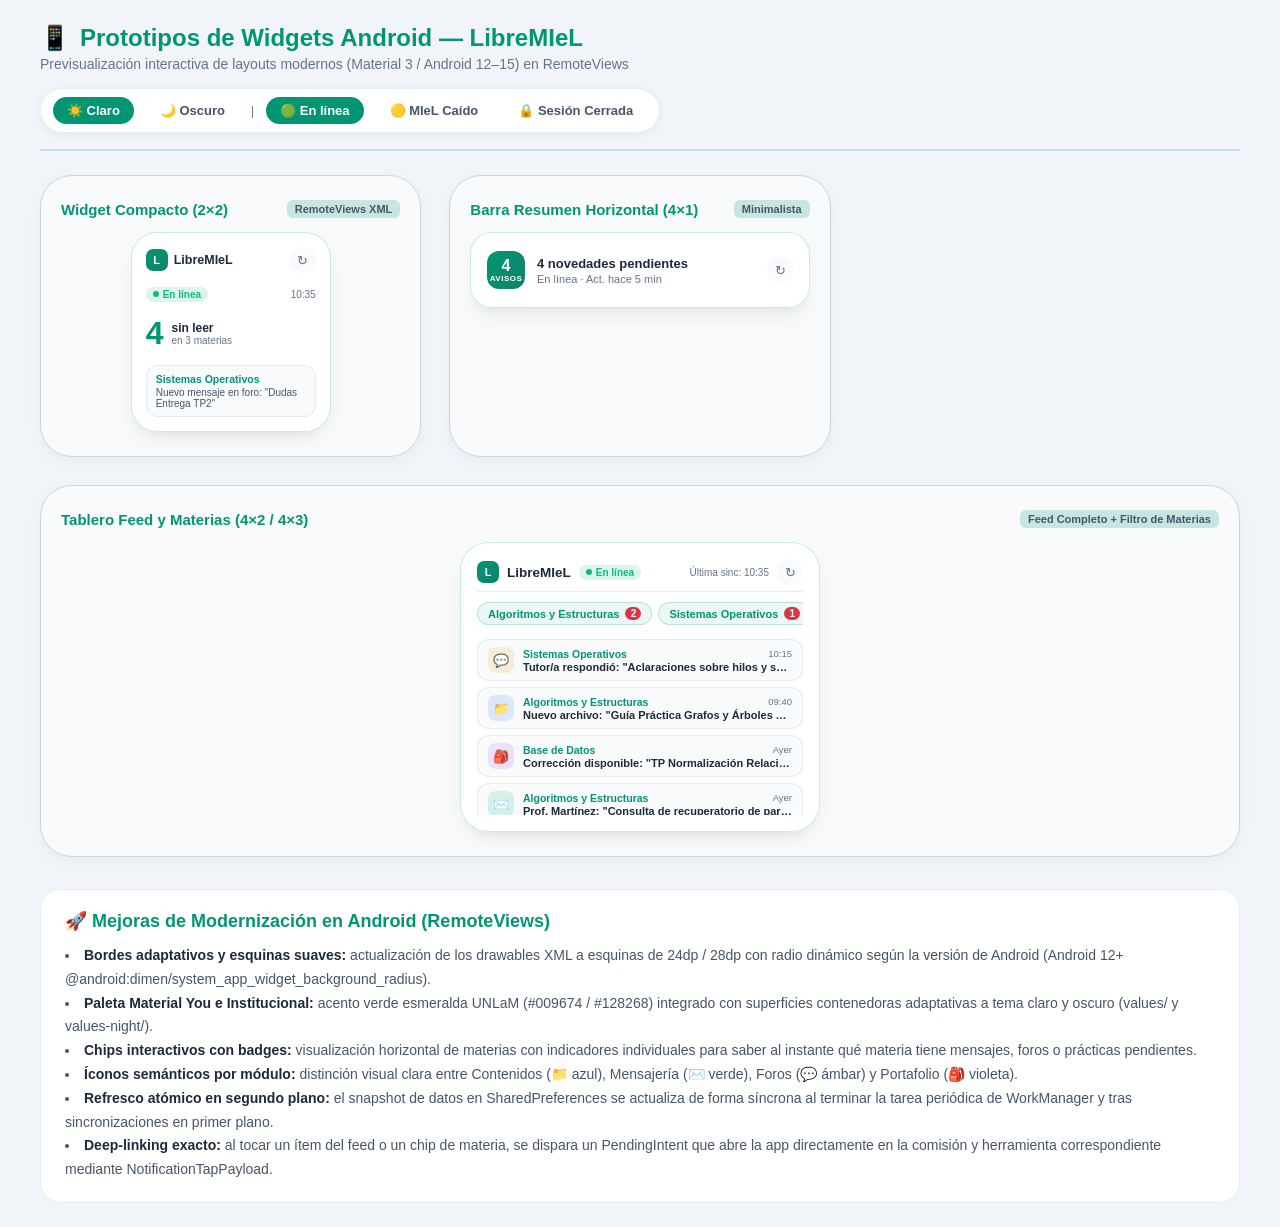
==== docs/prototypes/android_widgets.html @ df3be069 "feat(android): modernizar widgets según prototipo aprobado" ====
<!DOCTYPE html>
<html lang="es">
<head>
  <meta charset="UTF-8">
  <meta name="viewport" content="width=device-width, initial-scale=1.0">
  <title>Prototipos de Widgets Android — LibreMIeL</title>
  <style>
    :root {
      --font-family: -apple-system, BlinkMacSystemFont, "Segoe UI", Roboto, "Helvetica Neue", Arial, sans-serif;
      --miel-green: #009674;
      --miel-green-dark: #128268;
      --miel-green-light: #e6f6f2;
      --badge-red: #dc3545;
      --badge-red-bg: #fee2e2;
      --status-online: #10b981;
      --status-down: #f59e0b;
      --status-offline: #ef4444;

      /* Light Mode */
      --bg-canvas: #f1f5f9;
      --text-canvas: #0f172a;
      --card-bg: rgba(255, 255, 255, 0.95);
      --card-border: rgba(0, 150, 116, 0.2);
      --card-border-subtle: rgba(226, 232, 240, 0.8);
      --inner-card: #f8fafc;
      --inner-card-hover: #f1f5f9;
      --text-primary: #1e293b;
      --text-secondary: #475569;
      --text-muted: #64748b;
      --shadow-widget: 0 10px 25px -5px rgba(0, 0, 0, 0.08), 0 8px 10px -6px rgba(0, 0, 0, 0.04);
      --phone-bg: #f8fafc;
      --phone-border: #cbd5e1;
    }

    body.dark {
      --bg-canvas: #0b0f19;
      --text-canvas: #f8fafc;
      --card-bg: rgba(26, 38, 35, 0.95);
      --card-border: rgba(0, 150, 116, 0.35);
      --card-border-subtle: rgba(51, 65, 85, 0.6);
      --inner-card: #14201c;
      --inner-card-hover: #1c2e28;
      --text-primary: #f8fafc;
      --text-secondary: #cbd5e1;
      --text-muted: #94a3b8;
      --shadow-widget: 0 12px 30px -4px rgba(0, 0, 0, 0.45);
      --phone-bg: #0f172a;
      --phone-border: #334155;
    }

    * {
      box-sizing: border-box;
      margin: 0;
      padding: 0;
      font-family: var(--font-family);
    }

    body {
      background-color: var(--bg-canvas);
      color: var(--text-canvas);
      padding: 24px 16px;
      transition: background-color 0.25s ease, color 0.25s ease;
    }

    .container {
      max-width: 1200px;
      margin: 0 auto;
    }

    header {
      margin-bottom: 24px;
      display: flex;
      flex-wrap: wrap;
      justify-content: space-between;
      align-items: center;
      gap: 16px;
      border-bottom: 2px solid var(--card-border);
      padding-bottom: 16px;
    }

    .title-group h1 {
      font-size: 24px;
      font-weight: 800;
      color: var(--miel-green);
      display: flex;
      align-items: center;
      gap: 10px;
    }

    .title-group p {
      font-size: 14px;
      color: var(--text-muted);
      margin-top: 4px;
    }

    .controls-bar {
      display: flex;
      flex-wrap: wrap;
      align-items: center;
      gap: 12px;
      background: var(--card-bg);
      padding: 8px 12px;
      border-radius: 9999px;
      border: 1px solid var(--card-border-subtle);
      box-shadow: 0 2px 8px rgba(0,0,0,0.05);
    }

    .btn-toggle {
      border: none;
      background: none;
      padding: 6px 14px;
      border-radius: 9999px;
      font-size: 13px;
      font-weight: 600;
      cursor: pointer;
      color: var(--text-secondary);
      transition: all 0.2s ease;
    }

    .btn-toggle.active {
      background: var(--miel-green);
      color: white;
    }

    .grid-widgets {
      display: grid;
      grid-template-columns: repeat(auto-fit, minmax(360px, 1fr));
      gap: 28px;
      margin-top: 24px;
    }

    .widget-box {
      background: var(--phone-bg);
      border: 1px solid var(--phone-border);
      border-radius: 32px;
      padding: 24px 20px;
      display: flex;
      flex-direction: column;
      align-items: center;
      box-shadow: 0 4px 16px rgba(0,0,0,0.04);
    }

    .widget-label {
      width: 100%;
      margin-bottom: 14px;
      display: flex;
      justify-content: space-between;
      align-items: center;
    }

    .widget-label h3 {
      font-size: 15px;
      font-weight: 700;
      color: var(--miel-green);
    }

    .widget-spec-badge {
      font-size: 11px;
      font-weight: 600;
      padding: 3px 8px;
      border-radius: 6px;
      background: var(--card-border);
      color: var(--text-secondary);
    }

    /* --- WIDGET 1: COMPACTO (2x2) --- */
    .widget-compact {
      width: 200px;
      height: 200px;
      background: var(--card-bg);
      border: 1.5px solid var(--card-border);
      border-radius: 26px;
      padding: 14px;
      box-shadow: var(--shadow-widget);
      display: flex;
      flex-direction: column;
      justify-content: space-between;
      position: relative;
      overflow: hidden;
      cursor: pointer;
      user-select: none;
      transition: transform 0.15s ease, box-shadow 0.15s ease;
    }
    .widget-compact:hover {
      transform: translateY(-2px);
    }

    .widget-header-row {
      display: flex;
      justify-content: space-between;
      align-items: center;
    }

    .brand-pill {
      display: flex;
      align-items: center;
      gap: 6px;
    }

    .app-icon {
      width: 22px;
      height: 22px;
      background: linear-gradient(135deg, #009674, #128268);
      border-radius: 7px;
      display: flex;
      align-items: center;
      justify-content: center;
      color: white;
      font-weight: 900;
      font-size: 11px;
    }

    .app-name {
      font-size: 12.5px;
      font-weight: 800;
      color: var(--text-primary);
    }

    .refresh-btn {
      width: 26px;
      height: 26px;
      border-radius: 50%;
      border: none;
      background: var(--inner-card);
      color: var(--text-muted);
      display: flex;
      align-items: center;
      justify-content: center;
      cursor: pointer;
      transition: all 0.2s ease;
    }
    .refresh-btn:hover {
      color: var(--miel-green);
      transform: rotate(90deg);
    }

    .status-bar-row {
      display: flex;
      justify-content: space-between;
      align-items: center;
      margin-top: 2px;
    }

    .status-pill {
      font-size: 10px;
      font-weight: 700;
      padding: 2px 7px;
      border-radius: 9999px;
      display: inline-flex;
      align-items: center;
      gap: 4px;
    }

    .status-online {
      background: rgba(16, 185, 129, 0.15);
      color: var(--status-online);
    }

    .status-down {
      background: rgba(245, 158, 11, 0.15);
      color: var(--status-down);
    }

    .status-dot {
      width: 6px;
      height: 6px;
      border-radius: 50%;
      background: currentColor;
    }

    .sync-time {
      font-size: 10px;
      color: var(--text-muted);
    }

    .count-display-row {
      display: flex;
      align-items: center;
      gap: 8px;
      margin: 4px 0;
    }

    .huge-count {
      font-size: 32px;
      font-weight: 900;
      line-height: 1;
      color: var(--miel-green);
    }

    .count-labels {
      display: flex;
      flex-direction: column;
    }

    .count-title {
      font-size: 12px;
      font-weight: 800;
      color: var(--text-primary);
    }

    .count-sub {
      font-size: 10px;
      color: var(--text-muted);
    }

    .card-notice {
      background: var(--inner-card);
      border: 1px solid var(--card-border-subtle);
      border-radius: 12px;
      padding: 7px 9px;
    }

    .card-notice .subject {
      font-size: 10.5px;
      font-weight: 700;
      color: var(--miel-green);
      white-space: nowrap;
      overflow: hidden;
      text-overflow: ellipsis;
    }

    .card-notice .headline {
      font-size: 10px;
      color: var(--text-secondary);
      margin-top: 2px;
      display: -webkit-box;
      -webkit-line-clamp: 2;
      -webkit-box-orient: vertical;
      overflow: hidden;
    }

    /* --- WIDGET 2: BARRA HORIZONTAL (4x1) --- */
    .widget-strip {
      width: 340px;
      height: 76px;
      background: var(--card-bg);
      border: 1.5px solid var(--card-border);
      border-radius: 22px;
      padding: 12px 16px;
      box-shadow: var(--shadow-widget);
      display: flex;
      align-items: center;
      gap: 12px;
      cursor: pointer;
      user-select: none;
      transition: transform 0.15s ease;
    }
    .widget-strip:hover {
      transform: translateY(-2px);
    }

    .strip-badge-circle {
      min-width: 38px;
      height: 38px;
      background: linear-gradient(135deg, #009674, #128268);
      border-radius: 12px;
      display: flex;
      flex-direction: column;
      align-items: center;
      justify-content: center;
      color: white;
    }
    .strip-badge-num {
      font-size: 16px;
      font-weight: 900;
      line-height: 1;
    }
    .strip-badge-lbl {
      font-size: 8px;
      font-weight: 700;
      text-transform: uppercase;
      letter-spacing: 0.5px;
    }

    .strip-info {
      flex: 1;
      min-width: 0;
    }

    .strip-title-row {
      display: flex;
      align-items: center;
      gap: 6px;
    }

    .strip-main-text {
      font-size: 13px;
      font-weight: 800;
      color: var(--text-primary);
      white-space: nowrap;
      overflow: hidden;
      text-overflow: ellipsis;
    }

    .strip-sub-text {
      font-size: 11px;
      color: var(--text-muted);
      margin-top: 2px;
    }

    /* --- WIDGET 3: FEED & MATERIAS (4x2 / 4x3) --- */
    .widget-feed {
      width: 360px;
      height: 290px;
      background: var(--card-bg);
      border: 1.5px solid var(--card-border);
      border-radius: 28px;
      padding: 16px;
      box-shadow: var(--shadow-widget);
      display: flex;
      flex-direction: column;
      gap: 10px;
      cursor: pointer;
      user-select: none;
      transition: transform 0.15s ease;
    }
    .widget-feed:hover {
      transform: translateY(-2px);
    }

    .feed-header {
      display: flex;
      justify-content: space-between;
      align-items: center;
      padding-bottom: 6px;
      border-bottom: 1px solid var(--card-border-subtle);
    }

    .feed-header-left {
      display: flex;
      align-items: center;
      gap: 8px;
    }

    .feed-header-title {
      font-size: 13.5px;
      font-weight: 800;
      color: var(--text-primary);
    }

    .feed-chips-scroll {
      display: flex;
      gap: 6px;
      overflow-x: auto;
      padding-bottom: 4px;
      scrollbar-width: none;
    }
    .feed-chips-scroll::-webkit-scrollbar {
      display: none;
    }

    .subject-chip {
      background: var(--inner-card);
      border: 1px solid var(--card-border-subtle);
      border-radius: 9999px;
      padding: 4px 10px;
      font-size: 11px;
      font-weight: 700;
      color: var(--text-secondary);
      display: flex;
      align-items: center;
      gap: 6px;
      white-space: nowrap;
      flex-shrink: 0;
      transition: all 0.15s ease;
    }
    .subject-chip:hover {
      border-color: var(--miel-green);
      background: var(--inner-card-hover);
    }
    .subject-chip.has-badge {
      border-color: var(--card-border);
      background: rgba(0, 150, 116, 0.08);
      color: var(--miel-green);
    }

    .chip-badge {
      background: var(--badge-red);
      color: white;
      font-size: 10px;
      font-weight: 800;
      border-radius: 9999px;
      padding: 1px 5px;
      min-width: 16px;
      text-align: center;
    }

    .feed-items-list {
      display: flex;
      flex-direction: column;
      gap: 6px;
      flex: 1;
      overflow-y: auto;
      scrollbar-width: thin;
    }

    .feed-item {
      background: var(--inner-card);
      border: 1px solid var(--card-border-subtle);
      border-radius: 12px;
      padding: 7px 10px;
      display: flex;
      align-items: center;
      gap: 9px;
      transition: background 0.15s ease, border-color 0.15s ease;
    }
    .feed-item:hover {
      background: var(--inner-card-hover);
      border-color: var(--card-border);
    }

    .feed-item-icon {
      width: 26px;
      height: 26px;
      border-radius: 8px;
      display: flex;
      align-items: center;
      justify-content: center;
      font-size: 13px;
      flex-shrink: 0;
    }
    .feed-icon-contenidos { background: rgba(59, 130, 246, 0.15); color: #3b82f6; }
    .feed-icon-mensajeria { background: rgba(16, 185, 129, 0.15); color: #10b981; }
    .feed-icon-foros      { background: rgba(245, 158, 11, 0.15); color: #f59e0b; }
    .feed-icon-portafolio { background: rgba(168, 85, 247, 0.15); color: #a855f7; }

    .feed-item-content {
      flex: 1;
      min-width: 0;
    }

    .feed-item-top {
      display: flex;
      justify-content: space-between;
      align-items: center;
    }

    .feed-item-subject {
      font-size: 10.5px;
      font-weight: 700;
      color: var(--miel-green);
      white-space: nowrap;
      overflow: hidden;
      text-overflow: ellipsis;
    }

    .feed-item-time {
      font-size: 9.5px;
      color: var(--text-muted);
      white-space: nowrap;
      margin-left: 6px;
    }

    .feed-item-title {
      font-size: 11px;
      font-weight: 600;
      color: var(--text-primary);
      white-space: nowrap;
      overflow: hidden;
      text-overflow: ellipsis;
      margin-top: 1px;
    }

    /* Signed Out State (Overlay) */
    .signed-out-view {
      display: none;
      flex-direction: column;
      align-items: center;
      justify-content: center;
      height: 100%;
      text-align: center;
      padding: 16px;
    }
    .signed-out-view.active {
      display: flex;
    }
    .auth-view.hidden {
      display: none !important;
    }

    .btn-login-widget {
      background: var(--miel-green);
      color: white;
      border: none;
      padding: 8px 16px;
      border-radius: 9999px;
      font-size: 11.5px;
      font-weight: 700;
      margin-top: 10px;
      cursor: pointer;
    }

    .features-list {
      margin-top: 32px;
      background: var(--card-bg);
      border: 1px solid var(--card-border-subtle);
      border-radius: 20px;
      padding: 20px 24px;
    }

    .features-list h2 {
      font-size: 18px;
      color: var(--miel-green);
      margin-bottom: 12px;
      font-weight: 800;
    }

    .features-list ul {
      list-style-position: inside;
      color: var(--text-secondary);
      font-size: 14px;
      line-height: 1.7;
    }

    .features-list li strong {
      color: var(--text-primary);
    }
  </style>
</head>
<body>
  <div class="container">
    <header>
      <div class="title-group">
        <h1>
          <span>📱</span> Prototipos de Widgets Android — LibreMIeL
        </h1>
        <p>Previsualización interactiva de layouts modernos (Material 3 / Android 12–15) en RemoteViews</p>
      </div>
      <div class="controls-bar">
        <button class="btn-toggle active" id="btnThemeLight" onclick="setTheme('light')">☀️ Claro</button>
        <button class="btn-toggle" id="btnThemeDark" onclick="setTheme('dark')">🌙 Oscuro</button>
        <span style="color: var(--text-muted); font-size: 12px;">|</span>
        <button class="btn-toggle active" id="btnStateOnline" onclick="setServerState('online')">🟢 En línea</button>
        <button class="btn-toggle" id="btnStateDown" onclick="setServerState('down')">🟡 MIeL Caído</button>
        <button class="btn-toggle" id="btnStateSignedOut" onclick="setServerState('signed_out')">🔒 Sesión Cerrada</button>
      </div>
    </header>

    <div class="grid-widgets">
      <!-- 1. COMPACTO 2x2 -->
      <div class="widget-box">
        <div class="widget-label">
          <h3>Widget Compacto (2×2)</h3>
          <span class="widget-spec-badge">RemoteViews XML</span>
        </div>
        <div class="widget-compact" title="Tocar abre LibreMIeL en Novedades">
          <!-- Auth View -->
          <div class="auth-view" style="display: flex; flex-direction: column; height: 100%; justify-content: space-between;">
            <div class="widget-header-row">
              <div class="brand-pill">
                <div class="app-icon">L</div>
                <span class="app-name">LibreMIeL</span>
              </div>
              <button class="refresh-btn" title="Sincronizar ahora" onclick="event.stopPropagation(); triggerSync();">↻</button>
            </div>

            <div class="status-bar-row">
              <span class="status-pill status-online" id="compactStatusPill">
                <span class="status-dot"></span>
                <span id="compactStatusText">En línea</span>
              </span>
              <span class="sync-time">10:35</span>
            </div>

            <div class="count-display-row">
              <div class="huge-count" id="compactUnreadCount">4</div>
              <div class="count-labels">
                <span class="count-title">sin leer</span>
                <span class="count-sub">en 3 materias</span>
              </div>
            </div>

            <div class="card-notice">
              <div class="subject">Sistemas Operativos</div>
              <div class="headline">Nuevo mensaje en foro: "Dudas Entrega TP2"</div>
            </div>
          </div>

          <!-- Signed Out View -->
          <div class="signed-out-view">
            <div class="app-icon" style="width: 32px; height: 32px; font-size: 15px; margin-bottom: 8px;">L</div>
            <strong style="font-size: 12px; color: var(--text-primary);">Sesión cerrada</strong>
            <span style="font-size: 10px; color: var(--text-muted); margin-top: 2px;">Iniciá sesión para ver tus materias</span>
            <button class="btn-login-widget">Ingresar</button>
          </div>
        </div>
      </div>

      <!-- 2. BARRA RESUMEN 4x1 -->
      <div class="widget-box">
        <div class="widget-label">
          <h3>Barra Resumen Horizontal (4×1)</h3>
          <span class="widget-spec-badge">Minimalista</span>
        </div>
        <div class="widget-strip" title="Tocar abre LibreMIeL">
          <!-- Auth View -->
          <div class="auth-view" style="display: flex; align-items: center; width: 100%; gap: 12px;">
            <div class="strip-badge-circle">
              <span class="strip-badge-num" id="stripBadgeCount">4</span>
              <span class="strip-badge-lbl">AVISOS</span>
            </div>
            <div class="strip-info">
              <div class="strip-title-row">
                <span class="strip-main-text">4 novedades pendientes</span>
              </div>
              <div class="strip-sub-text">
                <span id="stripStatusText">En línea</span> · Act. hace 5 min
              </div>
            </div>
            <button class="refresh-btn" title="Sincronizar ahora" onclick="event.stopPropagation(); triggerSync();">↻</button>
          </div>

          <!-- Signed Out View -->
          <div class="signed-out-view" style="flex-direction: row; gap: 10px;">
            <div class="app-icon" style="width: 28px; height: 28px;">L</div>
            <div style="flex: 1; text-align: left;">
              <strong style="font-size: 12px; color: var(--text-primary); display: block;">Sesión no iniciada</strong>
              <span style="font-size: 10px; color: var(--text-muted);">Tocá para iniciar sesión</span>
            </div>
          </div>
        </div>
      </div>

      <!-- 3. FEED Y MATERIAS 4x2 / 4x3 -->
      <div class="widget-box" style="grid-column: 1 / -1;">
        <div class="widget-label">
          <h3>Tablero Feed y Materias (4×2 / 4×3)</h3>
          <span class="widget-spec-badge">Feed Completo + Filtro de Materias</span>
        </div>
        <div class="widget-feed" title="Tocar abre LibreMIeL">
          <!-- Auth View -->
          <div class="auth-view" style="display: flex; flex-direction: column; height: 100%; gap: 10px;">
            <div class="feed-header">
              <div class="feed-header-left">
                <div class="app-icon">L</div>
                <span class="feed-header-title">LibreMIeL</span>
                <span class="status-pill status-online" id="feedStatusPill">
                  <span class="status-dot"></span>
                  <span id="feedStatusText">En línea</span>
                </span>
              </div>
              <div style="display: flex; align-items: center; gap: 8px;">
                <span class="sync-time">Última sinc: 10:35</span>
                <button class="refresh-btn" title="Sincronizar ahora" onclick="event.stopPropagation(); triggerSync();">↻</button>
              </div>
            </div>

            <!-- Chips de Materias con badges -->
            <div class="feed-chips-scroll">
              <div class="subject-chip has-badge">
                <span>Algoritmos y Estructuras</span>
                <span class="chip-badge">2</span>
              </div>
              <div class="subject-chip has-badge">
                <span>Sistemas Operativos</span>
                <span class="chip-badge">1</span>
              </div>
              <div class="subject-chip has-badge">
                <span>Base de Datos</span>
                <span class="chip-badge">1</span>
              </div>
              <div class="subject-chip">
                <span>Ingeniería de Software</span>
              </div>
              <div class="subject-chip">
                <span>Redes de Datos</span>
              </div>
            </div>

            <!-- Lista de Novedades Recientes -->
            <div class="feed-items-list">
              <div class="feed-item">
                <div class="feed-item-icon feed-icon-foros">💬</div>
                <div class="feed-item-content">
                  <div class="feed-item-top">
                    <span class="feed-item-subject">Sistemas Operativos</span>
                    <span class="feed-item-time">10:15</span>
                  </div>
                  <div class="feed-item-title">Tutor/a respondió: "Aclaraciones sobre hilos y semáforos"</div>
                </div>
              </div>

              <div class="feed-item">
                <div class="feed-item-icon feed-icon-contenidos">📁</div>
                <div class="feed-item-content">
                  <div class="feed-item-top">
                    <span class="feed-item-subject">Algoritmos y Estructuras</span>
                    <span class="feed-item-time">09:40</span>
                  </div>
                  <div class="feed-item-title">Nuevo archivo: "Guía Práctica Grafos y Árboles AVL.pdf"</div>
                </div>
              </div>

              <div class="feed-item">
                <div class="feed-item-icon feed-icon-portafolio">🎒</div>
                <div class="feed-item-content">
                  <div class="feed-item-top">
                    <span class="feed-item-subject">Base de Datos</span>
                    <span class="feed-item-time">Ayer</span>
                  </div>
                  <div class="feed-item-title">Corrección disponible: "TP Normalización Relacional"</div>
                </div>
              </div>

              <div class="feed-item">
                <div class="feed-item-icon feed-icon-mensajeria">✉️</div>
                <div class="feed-item-content">
                  <div class="feed-item-top">
                    <span class="feed-item-subject">Algoritmos y Estructuras</span>
                    <span class="feed-item-time">Ayer</span>
                  </div>
                  <div class="feed-item-title">Prof. Martínez: "Consulta de recuperatorio de parcial"</div>
                </div>
              </div>
            </div>
          </div>

          <!-- Signed Out View -->
          <div class="signed-out-view">
            <div class="app-icon" style="width: 40px; height: 40px; font-size: 18px; margin-bottom: 8px;">L</div>
            <strong style="font-size: 14px; color: var(--text-primary);">Sesión cerrada en LibreMIeL</strong>
            <span style="font-size: 12px; color: var(--text-muted); margin-top: 4px;">Iniciá sesión en la app para consultar materias y novedades en tu pantalla de inicio</span>
            <button class="btn-login-widget" style="padding: 10px 22px; font-size: 13px;">Iniciar sesión en LibreMIeL</button>
          </div>
        </div>
      </div>
    </div>

    <!-- Explicación técnica de la modernización -->
    <div class="features-list">
      <h2>🚀 Mejoras de Modernización en Android (RemoteViews)</h2>
      <ul>
        <li><strong>Bordes adaptativos y esquinas suaves:</strong> actualización de los drawables XML a esquinas de <code>24dp</code> / <code>28dp</code> con radio dinámico según la versión de Android (Android 12+ <code>@android:dimen/system_app_widget_background_radius</code>).</li>
        <li><strong>Paleta Material You e Institucional:</strong> acento verde esmeralda UNLaM (<code>#009674</code> / <code>#128268</code>) integrado con superficies contenedoras adaptativas a tema claro y oscuro (<code>values/</code> y <code>values-night/</code>).</li>
        <li><strong>Chips interactivos con badges:</strong> visualización horizontal de materias con indicadores individuales para saber al instante qué materia tiene mensajes, foros o prácticas pendientes.</li>
        <li><strong>Íconos semánticos por módulo:</strong> distinción visual clara entre Contenidos (📁 azul), Mensajería (✉️ verde), Foros (💬 ámbar) y Portafolio (🎒 violeta).</li>
        <li><strong>Refresco atómico en segundo plano:</strong> el snapshot de datos en <code>SharedPreferences</code> se actualiza de forma síncrona al terminar la tarea periódica de <code>WorkManager</code> y tras sincronizaciones en primer plano.</li>
        <li><strong>Deep-linking exacto:</strong> al tocar un ítem del feed o un chip de materia, se dispara un <code>PendingIntent</code> que abre la app directamente en la comisión y herramienta correspondiente mediante <code>NotificationTapPayload</code>.</li>
      </ul>
    </div>
  </div>

  <script>
    function setTheme(mode) {
      document.body.classList.toggle('dark', mode === 'dark');
      document.getElementById('btnThemeLight').classList.toggle('active', mode === 'light');
      document.getElementById('btnThemeDark').classList.toggle('active', mode === 'dark');
    }

    function setServerState(state) {
      const isSignedOut = state === 'signed_out';
      const isDown = state === 'down';

      document.getElementById('btnStateOnline').classList.toggle('active', state === 'online');
      document.getElementById('btnStateDown').classList.toggle('active', isDown);
      document.getElementById('btnStateSignedOut').classList.toggle('active', isSignedOut);

      document.querySelectorAll('.auth-view').forEach(el => el.classList.toggle('hidden', isSignedOut));
      document.querySelectorAll('.signed-out-view').forEach(el => el.classList.toggle('active', isSignedOut));

      const pills = [
        document.getElementById('compactStatusPill'),
        document.getElementById('feedStatusPill')
      ];

      pills.forEach(pill => {
        if (!pill) return;
        pill.className = 'status-pill ' + (isDown ? 'status-down' : 'status-online');
      });

      const statusTexts = [
        document.getElementById('compactStatusText'),
        document.getElementById('stripStatusText'),
        document.getElementById('feedStatusText')
      ];

      statusTexts.forEach(txt => {
        if (!txt) return;
        txt.textContent = isDown ? 'MIeL Caído' : 'En línea';
      });
    }

    function triggerSync() {
      const refreshBtns = document.querySelectorAll('.refresh-btn');
      refreshBtns.forEach(btn => {
        btn.style.transform = 'rotate(360deg)';
        btn.style.transition = 'transform 0.6s ease';
      });
      setTimeout(() => {
        refreshBtns.forEach(btn => {
          btn.style.transform = '';
          btn.style.transition = 'none';
        });
      }, 600);
    }
  </script>
</body>
</html>
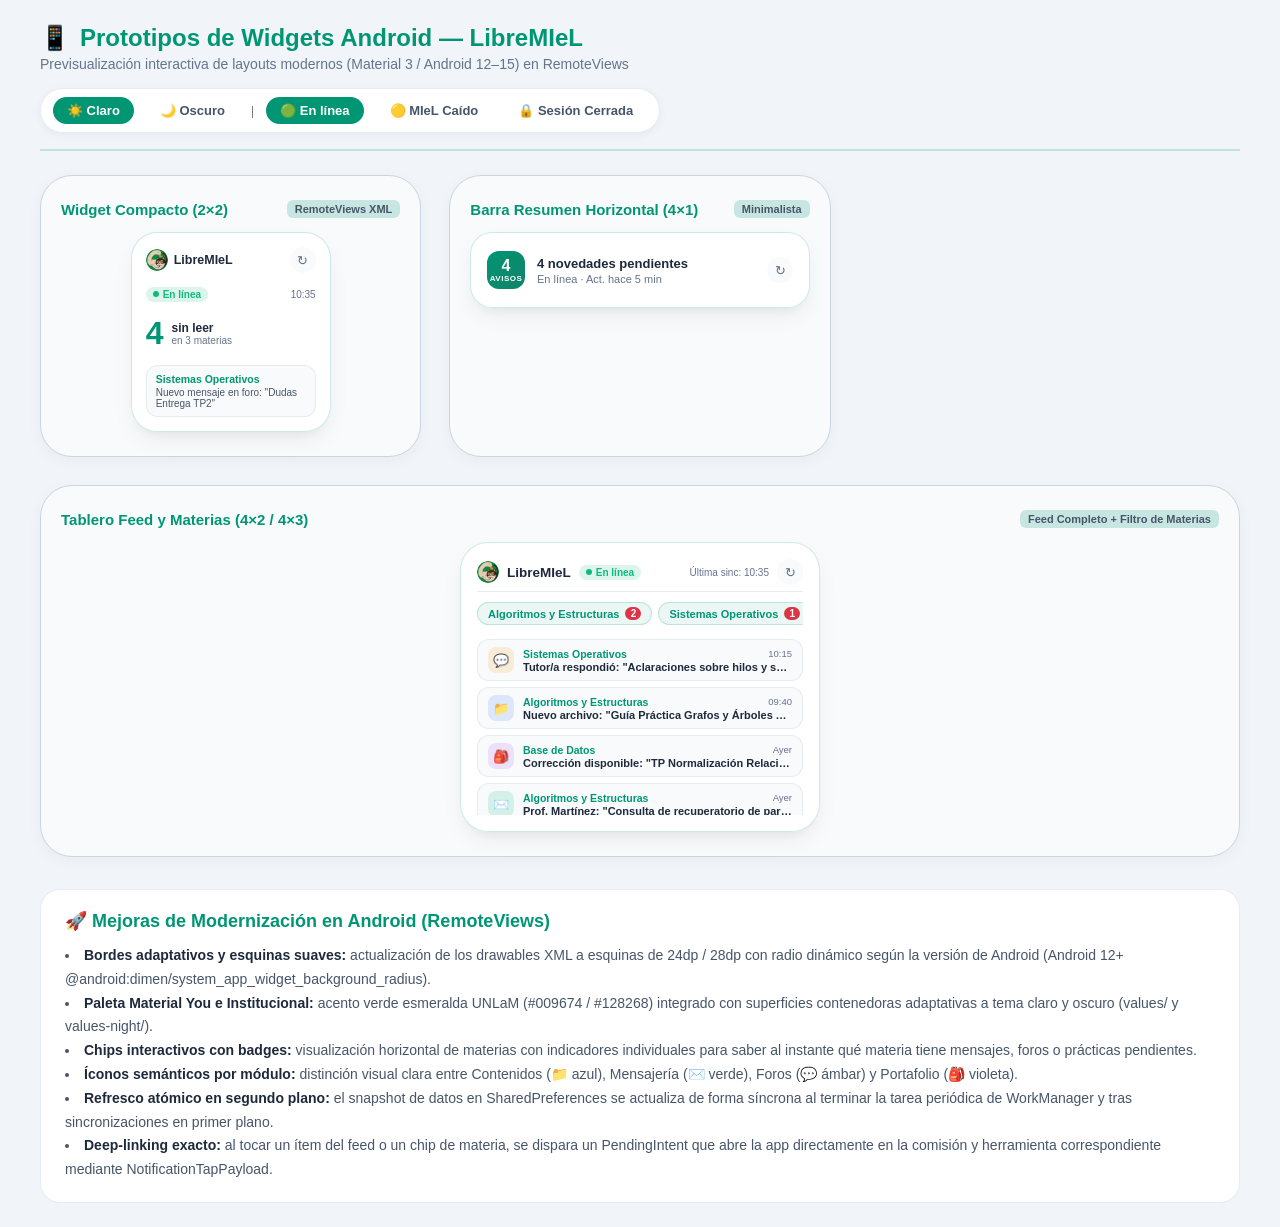
==== commit a376bbdd: "feat(android): integrar logo oficial del pato y el gato en widgets de inicio" ====
--- a/docs/prototypes/android_widgets.html
+++ b/docs/prototypes/android_widgets.html
@@ -200,14 +200,10 @@
     .app-icon {
       width: 22px;
       height: 22px;
-      background: linear-gradient(135deg, #009674, #128268);
-      border-radius: 7px;
-      display: flex;
-      align-items: center;
-      justify-content: center;
-      color: white;
-      font-weight: 900;
-      font-size: 11px;
+      background: url('../../branding/icons/png/64x64/libremiel-icon-circle.png') center / contain no-repeat;
+      border-radius: 50%;
+      display: inline-block;
+      flex-shrink: 0;
     }
 
     .app-name {
@@ -648,7 +644,7 @@
           <div class="auth-view" style="display: flex; flex-direction: column; height: 100%; justify-content: space-between;">
             <div class="widget-header-row">
               <div class="brand-pill">
-                <div class="app-icon">L</div>
+                <div class="app-icon"></div>
                 <span class="app-name">LibreMIeL</span>
               </div>
               <button class="refresh-btn" title="Sincronizar ahora" onclick="event.stopPropagation(); triggerSync();">↻</button>
@@ -678,7 +674,7 @@
 
           <!-- Signed Out View -->
           <div class="signed-out-view">
-            <div class="app-icon" style="width: 32px; height: 32px; font-size: 15px; margin-bottom: 8px;">L</div>
+            <div class="app-icon" style="width: 32px; height: 32px; margin-bottom: 8px;"></div>
             <strong style="font-size: 12px; color: var(--text-primary);">Sesión cerrada</strong>
             <span style="font-size: 10px; color: var(--text-muted); margin-top: 2px;">Iniciá sesión para ver tus materias</span>
             <button class="btn-login-widget">Ingresar</button>
@@ -712,7 +708,7 @@
 
           <!-- Signed Out View -->
           <div class="signed-out-view" style="flex-direction: row; gap: 10px;">
-            <div class="app-icon" style="width: 28px; height: 28px;">L</div>
+            <div class="app-icon" style="width: 28px; height: 28px;"></div>
             <div style="flex: 1; text-align: left;">
               <strong style="font-size: 12px; color: var(--text-primary); display: block;">Sesión no iniciada</strong>
               <span style="font-size: 10px; color: var(--text-muted);">Tocá para iniciar sesión</span>
@@ -732,7 +728,7 @@
           <div class="auth-view" style="display: flex; flex-direction: column; height: 100%; gap: 10px;">
             <div class="feed-header">
               <div class="feed-header-left">
-                <div class="app-icon">L</div>
+                <div class="app-icon"></div>
                 <span class="feed-header-title">LibreMIeL</span>
                 <span class="status-pill status-online" id="feedStatusPill">
                   <span class="status-dot"></span>
@@ -817,7 +813,7 @@
 
           <!-- Signed Out View -->
           <div class="signed-out-view">
-            <div class="app-icon" style="width: 40px; height: 40px; font-size: 18px; margin-bottom: 8px;">L</div>
+            <div class="app-icon" style="width: 40px; height: 40px; margin-bottom: 8px;"></div>
             <strong style="font-size: 14px; color: var(--text-primary);">Sesión cerrada en LibreMIeL</strong>
             <span style="font-size: 12px; color: var(--text-muted); margin-top: 4px;">Iniciá sesión en la app para consultar materias y novedades en tu pantalla de inicio</span>
             <button class="btn-login-widget" style="padding: 10px 22px; font-size: 13px;">Iniciar sesión en LibreMIeL</button>
